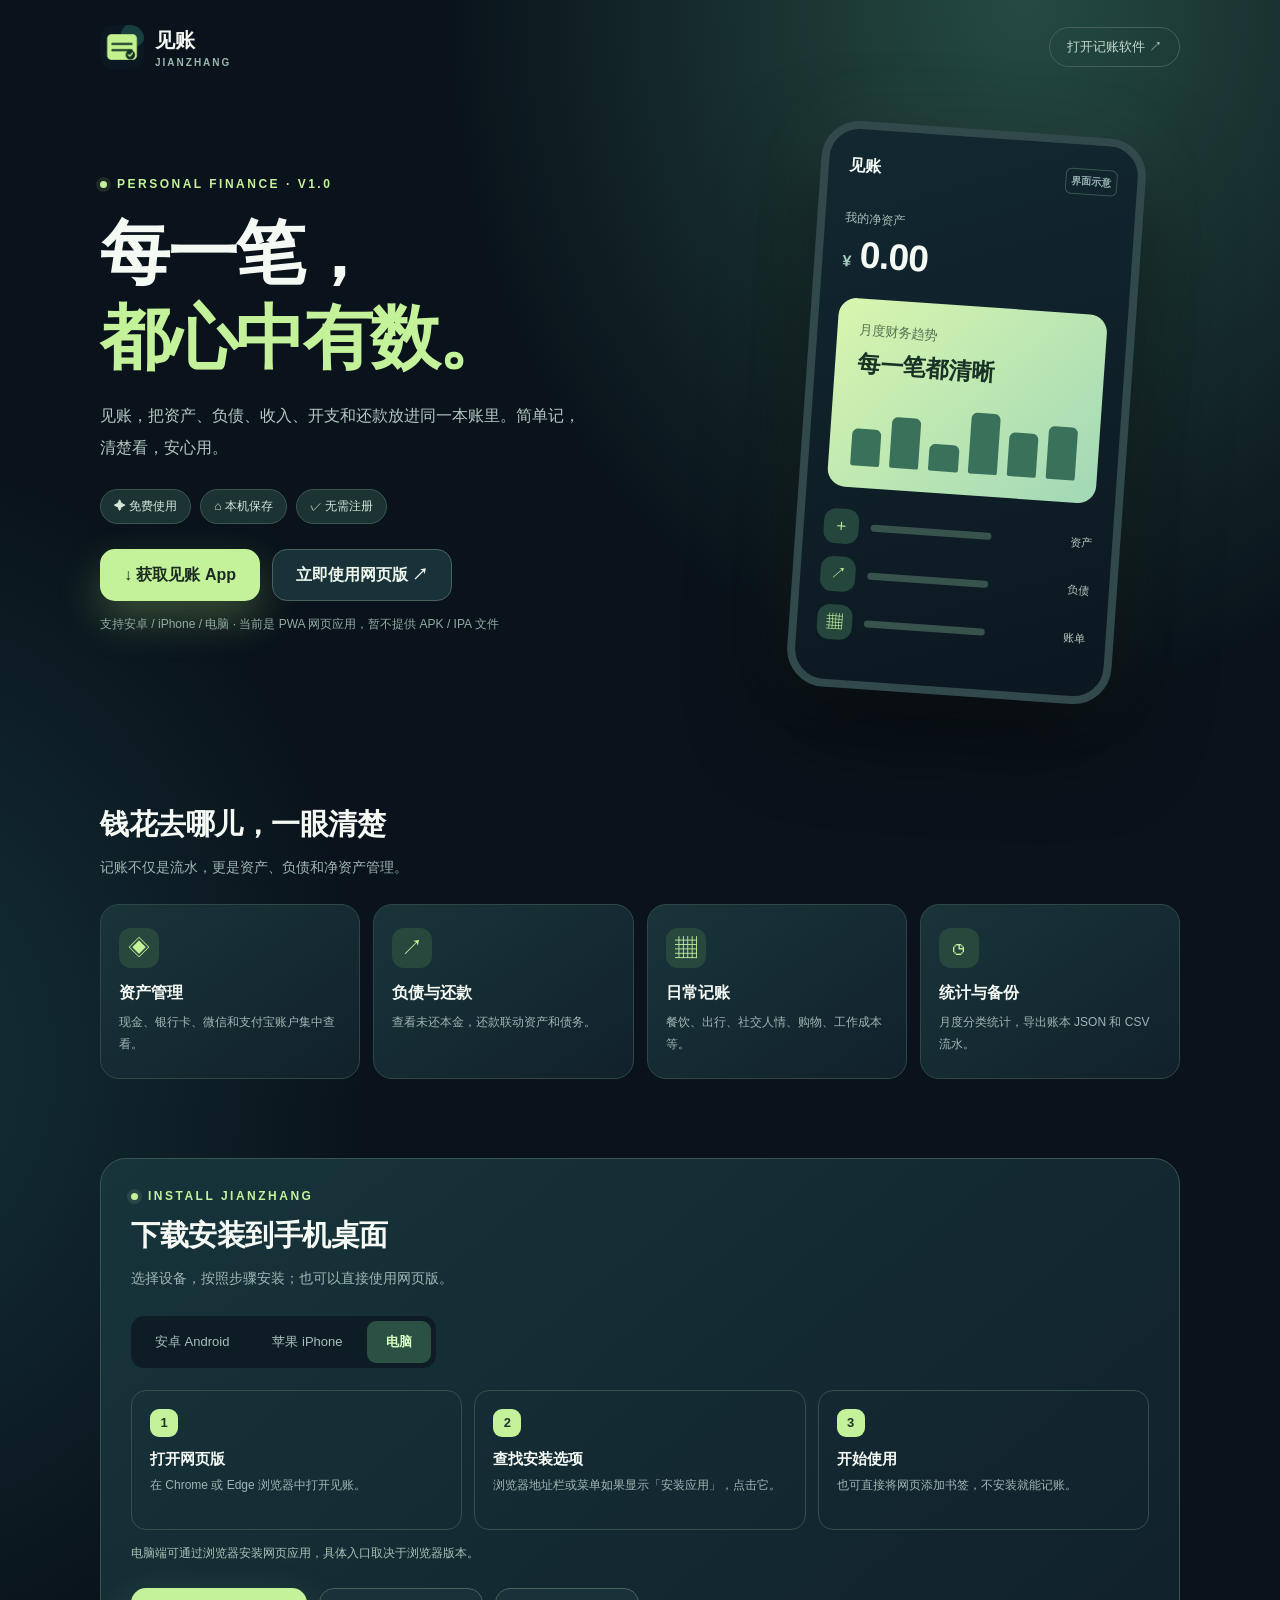
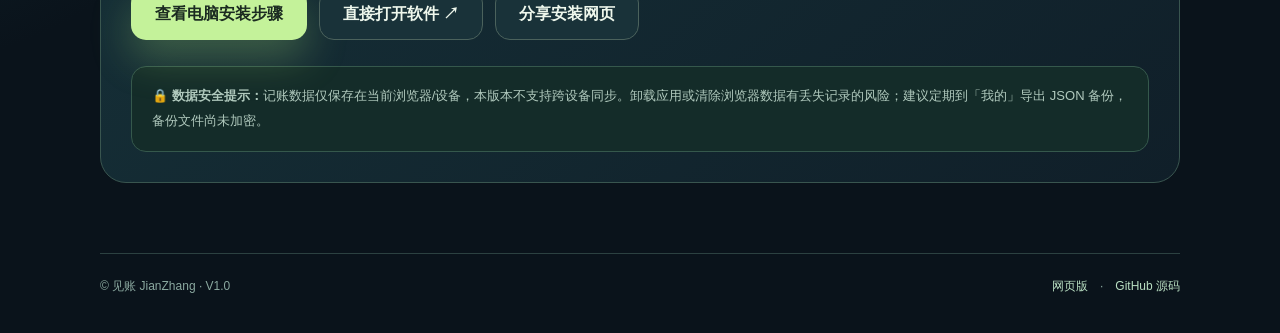
==== download.html @ 52e6efde "feat: add mobile app download and installation landing page" ====
<!doctype html>
<html lang="zh-CN">
<head>
<meta charset="utf-8">
<meta name="viewport" content="width=device-width,initial-scale=1,viewport-fit=cover">
<meta name="theme-color" content="#0a131b">
<meta name="description" content="见账 App 免费安装页面。资产、负债、收支、还款，记好自己的每一笔。">
<meta property="og:title" content="见账 App · 每一笔都有数">
<meta property="og:description" content="一款离线优先的个人财务记账软件。">
<link rel="icon" href="./icons/icon.svg" type="image/svg+xml">
<link rel="apple-touch-icon" href="./icons/icon-192.png">
<link rel="manifest" href="./manifest.webmanifest">
<title>见账 App · 下载与安装</title>
<style>
:root{color-scheme:dark;--bg:#0a131b;--panel:#11232b;--stroke:#324b4b;--text:#f5f9f3;--muted:#9fb6b3;--lime:#c4f29a}
*{box-sizing:border-box}html{scroll-behavior:smooth}body{margin:0;background:radial-gradient(ellipse 75% 60% at 80% 0,#254b43 0,transparent 60%),radial-gradient(ellipse 55% 45% at -10% 55%,#14323a 0,transparent 70%),var(--bg);min-height:100vh;color:var(--text);font-family:Inter,-apple-system,BlinkMacSystemFont,"PingFang SC","Microsoft YaHei",sans-serif}
button,a{-webkit-tap-highlight-color:transparent}button{font:inherit;cursor:pointer}a{text-decoration:none;color:inherit}a:focus-visible,button:focus-visible{outline:3px solid var(--lime);outline-offset:3px}.wrap{width:min(1080px,calc(100% - 40px));margin:auto}
nav{display:flex;align-items:center;justify-content:space-between;padding:25px 0}.brand{display:flex;align-items:center;gap:11px;font-weight:850;font-size:20px}.brand img{height:44px;width:44px;border-radius:14px}.brand small{display:block;font-size:10px;letter-spacing:2px;color:#9ab6ac;margin-top:3px}.nav-open{border:1px solid #466057;border-radius:99px;padding:10px 17px;font-size:13px;color:#c4d9ce}
.hero{display:grid;grid-template-columns:1.15fr .85fr;gap:7%;align-items:center;min-height:520px;padding:35px 0 75px}.eyebrow{font-size:12px;font-weight:850;color:var(--lime);letter-spacing:2.5px}.eyebrow::before{content:"";display:inline-block;height:7px;width:7px;border-radius:99px;background:var(--lime);margin-right:10px;box-shadow:0 0 0 4px #c4f29a1a}h1{font-size:clamp(47px,5.5vw,74px);line-height:1.2;letter-spacing:-2.4px;margin:20px 0}.accent{color:var(--lime)}.desc{line-height:2;color:#b4c7c3;font-size:16px;max-width:490px}.tags{display:flex;flex-wrap:wrap;gap:9px;margin:25px 0}.tag{border:1px solid #3d5750;background:#1b3333;color:#d3e6d9;font-size:12px;border-radius:99px;padding:8px 13px}
.actions{display:flex;flex-wrap:wrap;gap:12px;margin:24px 0 0}.btn{min-height:52px;display:inline-flex;align-items:center;justify-content:center;gap:9px;padding:0 23px;border-radius:15px;font-weight:800;border:1px solid #4b625c;transition:transform .2s,background .2s}.btn:hover{transform:translateY(-2px)}.btn.primary{border-color:transparent;background:var(--lime);color:#1b2b21;box-shadow:0 18px 40px #bafa8140}.btn.outline{background:#193239;color:#eef7ec}.helper{font-size:12px;line-height:1.9;color:#91aca3}
.phone{max-width:325px;width:100%;margin:auto;border:8px solid #31494b;border-radius:38px;background:linear-gradient(160deg,#122831,#0c1720);padding:24px 20px 27px;box-shadow:0 35px 90px #0009,0 0 65px #7ba68c21;transform:rotate(4deg);animation:bob 7s ease-in-out infinite}.phonehead{display:flex;justify-content:space-between;align-items:center;font-weight:800;font-size:16px}.sample{font-size:10px;color:#98b4b1;border:1px solid #355750;border-radius:6px;padding:5px}.phlabel{font-size:12px;color:#a6c0b8;margin:31px 0 7px}.phmoney{font-size:37px;letter-spacing:-1px;font-weight:850}.phmoney small{font-size:16px;color:#a9cebf}.phcard{margin:22px 0;background:linear-gradient(135deg,#d8f6ae,#a2d8b7);padding:22px;color:#193226;border-radius:18px}.phcard small{opacity:.66}.phcard strong{font-size:23px;display:block;margin:9px 0 18px}.bars{display:flex;align-items:end;height:68px;gap:10px}.bars i{flex:1;background:#39715a;border-radius:6px 6px 2px 2px;display:block}.bars i:nth-child(1){height:55%}.bars i:nth-child(2){height:75%}.bars i:nth-child(3){height:40%}.bars i:nth-child(4){height:90%}.bars i:nth-child(5){height:64%}.bars i:nth-child(6){height:78%}.phrow{display:flex;align-items:center;gap:12px;margin:13px 0}.phicon{display:grid;place-items:center;background:#25463c;border-radius:12px;width:35px;height:35px;color:#c9f4a3}.phline{height:7px;width:45%;background:#38534c;border-radius:10px}.phrow span:last-child{margin-left:auto;font-size:11px;color:#b4c8bd}
section{padding:34px 0}h2{font-size:29px;letter-spacing:-.5px;margin:0 0 10px}.sub{color:var(--muted);line-height:1.8;font-size:14px;margin:0 0 24px}.features{display:grid;grid-template-columns:repeat(4,1fr);gap:13px}.feature{background:linear-gradient(145deg,#19343a,#11212b);border:1px solid #314747;border-radius:19px;padding:23px 18px;min-height:158px}.feature-icon{display:grid;place-items:center;color:var(--lime);background:#28483e;border-radius:12px;width:40px;height:40px;font-size:22px}.feature b{display:block;margin-top:15px}.feature p{margin:8px 0 0;font-size:12px;color:var(--muted);line-height:1.8}
.installer{margin:45px auto 70px;background:linear-gradient(140deg,#17343b,#101f29);border:1px solid #39554f;padding:30px;border-radius:26px}.tabs{display:flex;gap:5px;border-radius:13px;background:#0e1d25;width:max-content;max-width:100%;padding:5px;margin:22px 0}.tab{border:0;background:transparent;color:#a5bfba;padding:12px 19px;border-radius:9px;font-size:13px}.tab[aria-selected=true]{background:#2b5044;color:#d6ffc1;font-weight:800}.steps{display:grid;grid-template-columns:repeat(3,1fr);gap:12px}.step{border:1px solid #34504c;padding:18px;border-radius:15px;min-height:140px}.num{background:var(--lime);border-radius:9px;color:#223628;display:grid;place-items:center;width:28px;height:28px;font-size:13px;font-weight:850}.step h3{font-size:15px;margin:13px 0 6px}.step p{font-size:12px;color:var(--muted);line-height:1.8;margin:0}.note{font-size:12px;color:#a9c2b5;line-height:1.9}.privacy{border:1px solid #35584c;background:#142c29;padding:17px 20px;border-radius:15px;color:#b0c9bd;font-size:13px;line-height:1.9;margin-top:26px}footer{border-top:1px solid #2c4141;padding:24px 0 38px;display:flex;justify-content:space-between;gap:14px;color:#8ba9a0;font-size:12px}footer a{color:#b9dfc2}
dialog{width:min(410px,92vw);background:#142730;border:1px solid #536c5a;border-radius:23px;color:#f4faf3;padding:27px;box-shadow:0 25px 90px #000c}dialog::backdrop{background:#03090bcf;backdrop-filter:blur(5px)}dialog h2{font-size:22px}dialog p,dialog ol{font-size:14px;color:#bad1c4;line-height:1.9}dialog ol{padding-left:22px}dialog .btn{width:100%}
@keyframes bob{50%{transform:rotate(3deg) translateY(-13px)}}
@media(max-width:800px){.hero{grid-template-columns:1fr;text-align:center;gap:45px;padding:40px 0}.tags,.actions{justify-content:center}.desc{margin:auto}.phone{max-width:280px;transform:none;animation:none}.features{grid-template-columns:repeat(2,1fr)}.steps{grid-template-columns:1fr}.step{min-height:0}}
@media(max-width:430px){.wrap{width:calc(100% - 32px)}nav{padding:18px 0}.brand{font-size:17px}.brand img{height:40px;width:40px}.nav-open{font-size:12px;padding:9px 12px}h1{font-size:46px}.desc{font-size:14px}.hero{padding:33px 0}.actions{display:grid}.actions .btn{width:100%}.features{gap:9px}.feature{padding:17px 12px}.installer{padding:20px;margin:32px auto 45px}.tabs{width:100%}.tab{flex:1;padding:12px 7px}footer{flex-direction:column;text-align:center}h2{font-size:25px}}
@media(prefers-reduced-motion:reduce){*,*:before,*:after{animation:none!important;scroll-behavior:auto!important;transition:none!important}}
</style>
</head>
<body>
<nav class="wrap"><a class="brand" href="./download.html"><img src="./icons/icon-192.png" alt=""><span>见账<small>JIANZHANG</small></span></a><a class="nav-open" href="./index.html">打开记账软件 ↗</a></nav>
<main>
  <section class="wrap hero">
    <div><div class="eyebrow">PERSONAL FINANCE · V1.0</div><h1>每一笔，<br><span class="accent">都心中有数。</span></h1><p class="desc">见账，把资产、负债、收入、开支和还款放进同一本账里。简单记，清楚看，安心用。</p>
      <div class="tags"><span class="tag">✦ 免费使用</span><span class="tag">⌂ 本机保存</span><span class="tag">✓ 无需注册</span></div>
      <div class="actions"><a class="btn primary" href="#install">↓ 获取见账 App</a><a class="btn outline" href="./index.html">立即使用网页版 ↗</a></div>
      <p class="helper">支持安卓 / iPhone / 电脑 · 当前是 PWA 网页应用，暂不提供 APK / IPA 文件</p>
    </div>
    <div class="phone" role="img" aria-label="见账界面示意图，数据为零，不代表真实账户">
      <div class="phonehead">见账 <span class="sample">界面示意</span></div><div class="phlabel">我的净资产</div><div class="phmoney"><small>¥</small> 0.00</div>
      <div class="phcard"><small>月度财务趋势</small><strong>每一笔都清晰</strong><div class="bars"><i></i><i></i><i></i><i></i><i></i><i></i></div></div>
      <div class="phrow"><span class="phicon">＋</span><span class="phline"></span><span>资产</span></div>
      <div class="phrow"><span class="phicon">↗</span><span class="phline"></span><span>负债</span></div>
      <div class="phrow"><span class="phicon">▦</span><span class="phline"></span><span>账单</span></div>
    </div>
  </section>
  <section class="wrap"><h2>钱花去哪儿，一眼清楚</h2><p class="sub">记账不仅是流水，更是资产、负债和净资产管理。</p><div class="features">
    <article class="feature"><div class="feature-icon">◈</div><b>资产管理</b><p>现金、银行卡、微信和支付宝账户集中查看。</p></article>
    <article class="feature"><div class="feature-icon">↗</div><b>负债与还款</b><p>查看未还本金，还款联动资产和债务。</p></article>
    <article class="feature"><div class="feature-icon">▦</div><b>日常记账</b><p>餐饮、出行、社交人情、购物、工作成本等。</p></article>
    <article class="feature"><div class="feature-icon">◷</div><b>统计与备份</b><p>月度分类统计，导出账本 JSON 和 CSV 流水。</p></article>
  </div></section>
  <section class="wrap installer" id="install"><div class="eyebrow">INSTALL JIANZHANG</div><h2 style="margin-top:13px">下载安装到手机桌面</h2><p class="sub">选择设备，按照步骤安装；也可以直接使用网页版。</p>
    <div class="tabs" role="tablist" aria-label="设备类型">
      <button class="tab" type="button" data-type="android" id="androidTab" role="tab" aria-controls="steps" aria-selected="true">安卓 Android</button>
      <button class="tab" type="button" data-type="ios" id="iosTab" role="tab" aria-controls="steps" aria-selected="false">苹果 iPhone</button>
      <button class="tab" type="button" data-type="pc" id="pcTab" role="tab" aria-controls="steps" aria-selected="false">电脑</button>
    </div>
    <div class="steps" role="tabpanel" id="steps" aria-live="polite"></div><p class="note" id="platformNote"></p>
    <div class="actions"><button class="btn primary" type="button" id="installBtn">↓ 安装见账</button><a class="btn outline" href="./index.html">直接打开软件 ↗</a><button class="btn outline" type="button" id="shareBtn">分享安装网页</button></div>
    <div class="privacy">🔒 <b>数据安全提示：</b>记账数据仅保存在当前浏览器/设备，本版本不支持跨设备同步。卸载应用或清除浏览器数据有丢失记录的风险；建议定期到「我的」导出 JSON 备份，备份文件尚未加密。</div>
  </section>
</main>
<footer class="wrap"><span>© 见账 JianZhang · V1.0</span><span><a href="./index.html">网页版</a>　·　<a target="_blank" rel="noopener noreferrer" href="https://github.com/zonglianpan-commits/JianZhang">GitHub 源码</a></span></footer>
<dialog id="guide"><h2>安装见账</h2><p>按照下面的步骤将见账添加到设备桌面。当前不是 APK / IPA 安装包。</p><ol id="guideList"></ol><button class="btn primary" id="closeGuide" type="button">知道了</button></dialog>
<script>
(function(){
'use strict';
var deferred=null;
var type=/iPhone|iPad|iPod/i.test(navigator.userAgent)?'ios':/Android/i.test(navigator.userAgent)?'android':'pc';
var data={
 android:[['用 Chrome 打开','在安卓手机 Chrome 浏览器中打开见账网页版。'],['打开安装菜单','点击浏览器菜单中的「安装应用」或「添加到主屏幕」。'],['从桌面启动','确认添加后，点击桌面的见账图标开始记账。']],
 ios:[['使用 Safari','在 iPhone 上用 Safari 浏览器打开见账网页版。'],['点击分享按钮','点击 Safari 分享图标（方框向上箭头）。'],['添加到主屏幕','找到「添加到主屏幕」并确认添加。']],
 pc:[['打开网页版','在 Chrome 或 Edge 浏览器中打开见账。'],['查找安装选项','浏览器地址栏或菜单如果显示「安装应用」，点击它。'],['开始使用','也可直接将网页添加书签，不安装就能记账。']]
};
var notes={android:'安卓浏览器如果支持原生安装提示，点击下方按钮可直接唤出；如果没有弹窗，请使用 Chrome 的菜单。',ios:'苹果端通过 Safari 添加到主屏幕使用，当前没有独立 IPA 文件。',pc:'电脑端可通过浏览器安装网页应用，具体入口取决于浏览器版本。'};
var panel=document.getElementById('steps');
function isInstalled(){return window.matchMedia('(display-mode: standalone)').matches||navigator.standalone===true;}
function select(t){
 type=t;panel.replaceChildren();
 document.querySelectorAll('[data-type]').forEach(function(b){var yes=b.dataset.type===t;b.setAttribute('aria-selected',yes?'true':'false');b.tabIndex=yes?0:-1;});
 panel.setAttribute('aria-labelledby',t+'Tab');
 data[t].forEach(function(item,i){var el=document.createElement('article');el.className='step';var n=document.createElement('div');n.className='num';n.textContent=i+1;var h=document.createElement('h3');h.textContent=item[0];var p=document.createElement('p');p.textContent=item[1];el.append(n,h,p);panel.appendChild(el);});
 document.getElementById('platformNote').textContent=notes[t];
 document.getElementById('installBtn').textContent=isInstalled()?'打开见账':t==='ios'?'查看 iPhone 安装步骤':t==='pc'?'查看电脑安装步骤':'↓ 安装见账';
}
function guide(){var d=document.getElementById('guide');var ol=document.getElementById('guideList');ol.replaceChildren();data[type].forEach(function(item){var li=document.createElement('li');li.textContent=item[0]+'：'+item[1];ol.appendChild(li);});if(d.showModal)d.showModal();else alert(data[type].map(function(v){return v.join('：')}).join('\n'));}
document.querySelectorAll('[data-type]').forEach(function(b){b.addEventListener('click',function(){select(b.dataset.type);});});
document.getElementById('closeGuide').addEventListener('click',function(){document.getElementById('guide').close();});
document.getElementById('installBtn').addEventListener('click',async function(){
 if(isInstalled()){location.href='./index.html';return;}
 if(type==='android'&&deferred){var event=deferred;deferred=null;try{await event.prompt();await event.userChoice;}catch(e){guide();}return;}
 guide();
});
document.getElementById('shareBtn').addEventListener('click',async function(){
 var url=new URL('./download.html',location.href).href;
 try{if(navigator.share&&/Android|iPhone|iPad/i.test(navigator.userAgent)){await navigator.share({title:'见账 App',url:url});return;}
 if(navigator.clipboard){await navigator.clipboard.writeText(url);this.textContent='✓ 已复制链接';return;}
 window.prompt('复制安装链接',url);
 }catch(e){if(e.name!=='AbortError')window.prompt('复制安装链接',url);}
});
window.addEventListener('beforeinstallprompt',function(e){e.preventDefault();deferred=e;});
window.addEventListener('appinstalled',function(){deferred=null;select(type);});
select(type);
if('serviceWorker' in navigator&&location.protocol==='https:')window.addEventListener('load',function(){navigator.serviceWorker.register('./sw.js').catch(function(){});});
})();
</script>
</body>
</html>
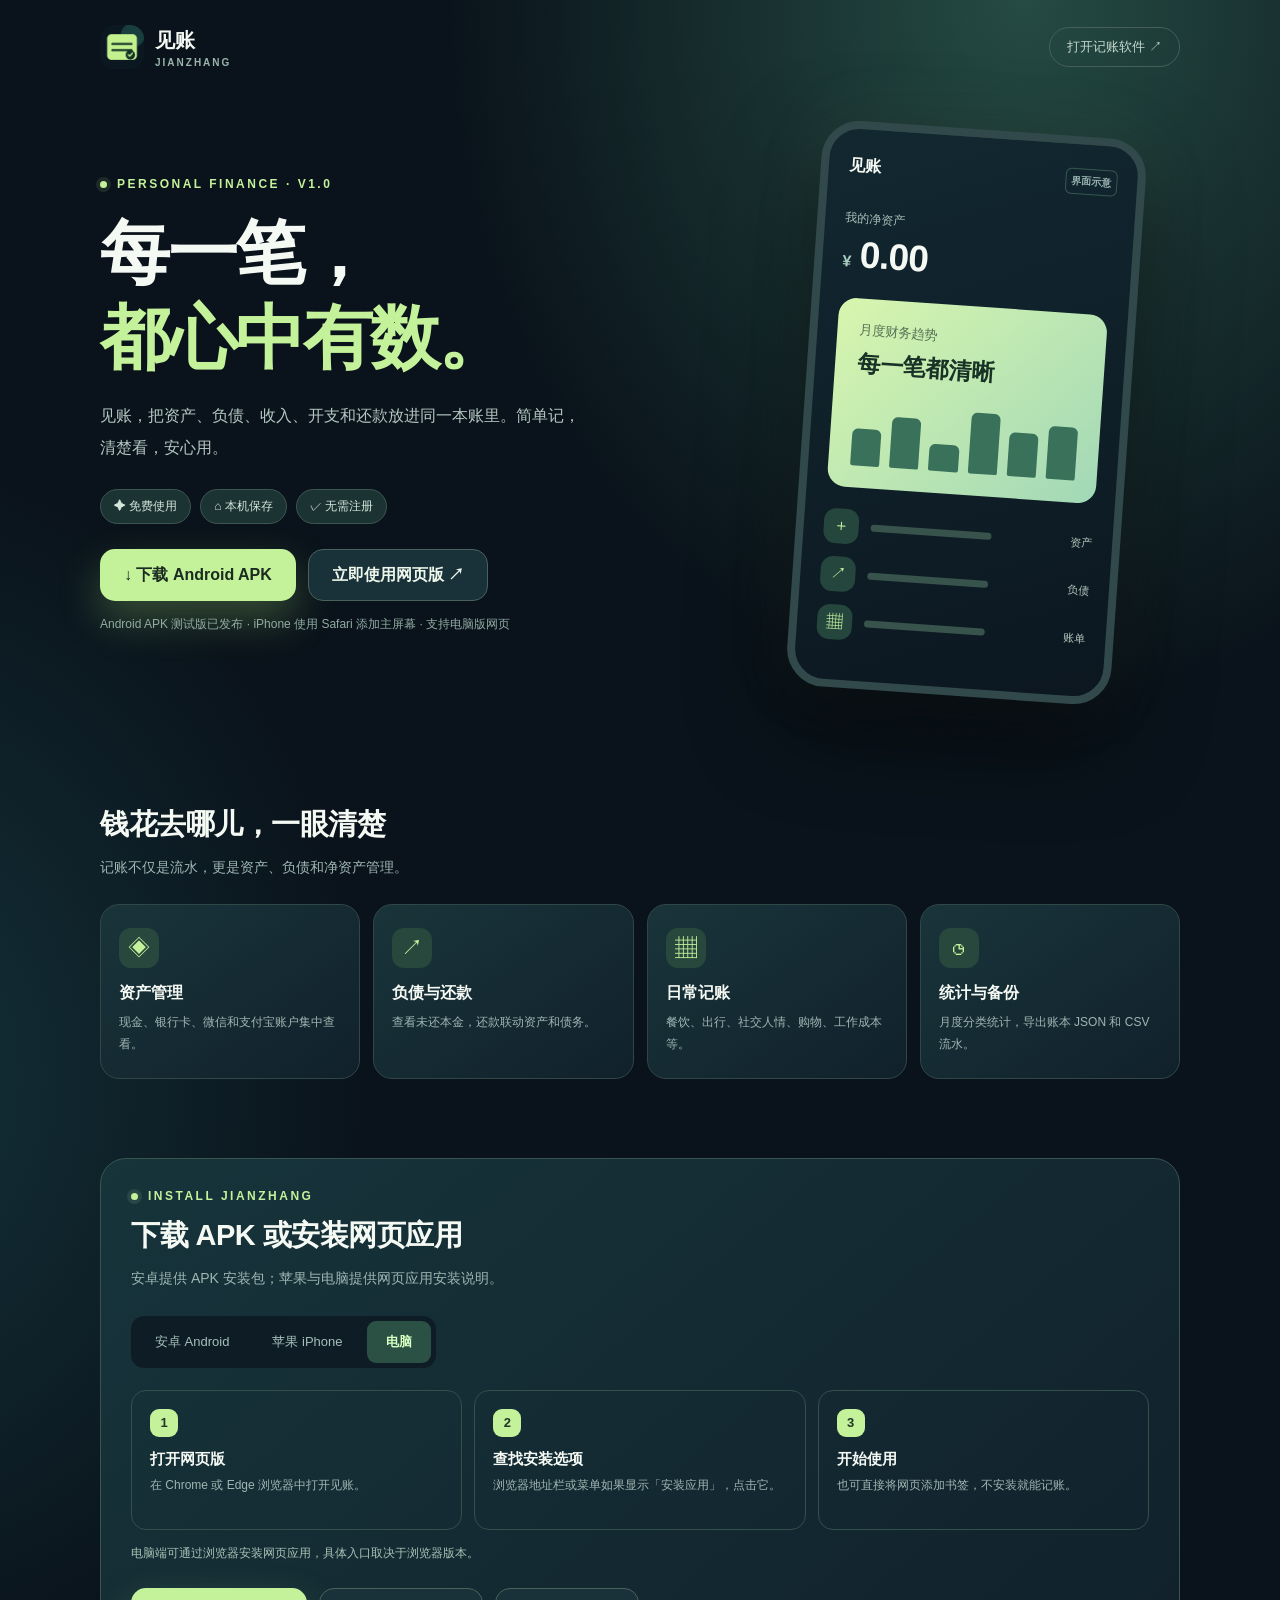
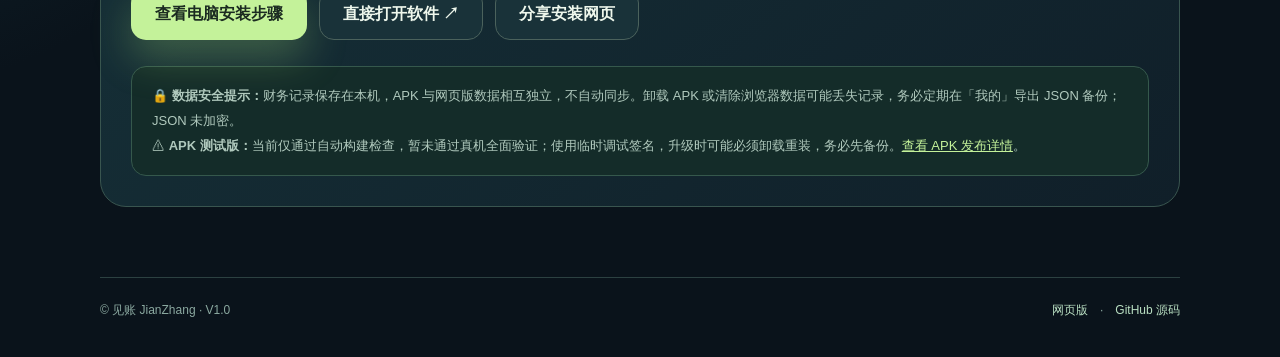
==== commit a7d919e0: "feat(download): add direct Android APK download and installation instructions" ====
--- a/download.html
+++ b/download.html
@@ -34,8 +34,8 @@
   <section class="wrap hero">
     <div><div class="eyebrow">PERSONAL FINANCE · V1.0</div><h1>每一笔，<br><span class="accent">都心中有数。</span></h1><p class="desc">见账，把资产、负债、收入、开支和还款放进同一本账里。简单记，清楚看，安心用。</p>
       <div class="tags"><span class="tag">✦ 免费使用</span><span class="tag">⌂ 本机保存</span><span class="tag">✓ 无需注册</span></div>
-      <div class="actions"><a class="btn primary" href="#install">↓ 获取见账 App</a><a class="btn outline" href="./index.html">立即使用网页版 ↗</a></div>
-      <p class="helper">支持安卓 / iPhone / 电脑 · 当前是 PWA 网页应用，暂不提供 APK / IPA 文件</p>
+      <div class="actions"><a class="btn primary" href="https://github.com/zonglianpan-commits/JianZhang/releases/download/v1.0.0-android-preview/JianZhang-v1.0.0-preview.apk" id="direct-apk-download">↓ 下载 Android APK</a><a class="btn outline" href="./index.html">立即使用网页版 ↗</a></div>
+      <p class="helper">Android APK 测试版已发布 · iPhone 使用 Safari 添加主屏幕 · 支持电脑版网页</p>
     </div>
     <div class="phone" role="img" aria-label="见账界面示意图，数据为零，不代表真实账户">
       <div class="phonehead">见账 <span class="sample">界面示意</span></div><div class="phlabel">我的净资产</div><div class="phmoney"><small>¥</small> 0.00</div>
@@ -51,7 +51,7 @@
     <article class="feature"><div class="feature-icon">▦</div><b>日常记账</b><p>餐饮、出行、社交人情、购物、工作成本等。</p></article>
     <article class="feature"><div class="feature-icon">◷</div><b>统计与备份</b><p>月度分类统计，导出账本 JSON 和 CSV 流水。</p></article>
   </div></section>
-  <section class="wrap installer" id="install"><div class="eyebrow">INSTALL JIANZHANG</div><h2 style="margin-top:13px">下载安装到手机桌面</h2><p class="sub">选择设备，按照步骤安装；也可以直接使用网页版。</p>
+  <section class="wrap installer" id="install"><div class="eyebrow">INSTALL JIANZHANG</div><h2 style="margin-top:13px">下载 APK 或安装网页应用</h2><p class="sub">安卓提供 APK 安装包；苹果与电脑提供网页应用安装说明。</p>
     <div class="tabs" role="tablist" aria-label="设备类型">
       <button class="tab" type="button" data-type="android" id="androidTab" role="tab" aria-controls="steps" aria-selected="true">安卓 Android</button>
       <button class="tab" type="button" data-type="ios" id="iosTab" role="tab" aria-controls="steps" aria-selected="false">苹果 iPhone</button>
@@ -59,22 +59,22 @@
     </div>
     <div class="steps" role="tabpanel" id="steps" aria-live="polite"></div><p class="note" id="platformNote"></p>
     <div class="actions"><button class="btn primary" type="button" id="installBtn">↓ 安装见账</button><a class="btn outline" href="./index.html">直接打开软件 ↗</a><button class="btn outline" type="button" id="shareBtn">分享安装网页</button></div>
-    <div class="privacy">🔒 <b>数据安全提示：</b>记账数据仅保存在当前浏览器/设备，本版本不支持跨设备同步。卸载应用或清除浏览器数据有丢失记录的风险；建议定期到「我的」导出 JSON 备份，备份文件尚未加密。</div>
+    <div class="privacy">🔒 <b>数据安全提示：</b>财务记录保存在本机，APK 与网页版数据相互独立，不自动同步。卸载 APK 或清除浏览器数据可能丢失记录，务必定期在「我的」导出 JSON 备份；JSON 未加密。<br>⚠ <b>APK 测试版：</b>当前仅通过自动构建检查，暂未通过真机全面验证；使用临时调试签名，升级时可能必须卸载重装，务必先备份。<a href="https://github.com/zonglianpan-commits/JianZhang/releases/tag/v1.0.0-android-preview" target="_blank" rel="noopener noreferrer" style="text-decoration:underline;color:#c4f29a">查看 APK 发布详情</a>。</div>
   </section>
 </main>
 <footer class="wrap"><span>© 见账 JianZhang · V1.0</span><span><a href="./index.html">网页版</a>　·　<a target="_blank" rel="noopener noreferrer" href="https://github.com/zonglianpan-commits/JianZhang">GitHub 源码</a></span></footer>
-<dialog id="guide"><h2>安装见账</h2><p>按照下面的步骤将见账添加到设备桌面。当前不是 APK / IPA 安装包。</p><ol id="guideList"></ol><button class="btn primary" id="closeGuide" type="button">知道了</button></dialog>
+<dialog id="guide"><h2>安装见账</h2><p>根据所选设备安装见账。Android 可下载 APK；iPhone 使用 Safari 添加到主屏幕。</p><ol id="guideList"></ol><button class="btn primary" id="closeGuide" type="button">知道了</button></dialog>
 <script>
 (function(){
 'use strict';
-var deferred=null;
+var APK_DOWNLOAD_URL="https://github.com/zonglianpan-commits/JianZhang/releases/download/v1.0.0-android-preview/JianZhang-v1.0.0-preview.apk";
 var type=/iPhone|iPad|iPod/i.test(navigator.userAgent)?'ios':/Android/i.test(navigator.userAgent)?'android':'pc';
 var data={
- android:[['用 Chrome 打开','在安卓手机 Chrome 浏览器中打开见账网页版。'],['打开安装菜单','点击浏览器菜单中的「安装应用」或「添加到主屏幕」。'],['从桌面启动','确认添加后，点击桌面的见账图标开始记账。']],
+ android:[['下载 APK','点击「下载 Android APK」，从 GitHub Releases 下载测试安装包（约 1.27 MB）。'],['允许安装','打开下载的 APK，按系统提示允许此来源安装，然后确认安装。'],['从桌面启动','点击「见账」图标。APK 可离线记账，数据与网页版互不共享。']],
  ios:[['使用 Safari','在 iPhone 上用 Safari 浏览器打开见账网页版。'],['点击分享按钮','点击 Safari 分享图标（方框向上箭头）。'],['添加到主屏幕','找到「添加到主屏幕」并确认添加。']],
  pc:[['打开网页版','在 Chrome 或 Edge 浏览器中打开见账。'],['查找安装选项','浏览器地址栏或菜单如果显示「安装应用」，点击它。'],['开始使用','也可直接将网页添加书签，不安装就能记账。']]
 };
-var notes={android:'安卓浏览器如果支持原生安装提示，点击下方按钮可直接唤出；如果没有弹窗，请使用 Chrome 的菜单。',ios:'苹果端通过 Safari 添加到主屏幕使用，当前没有独立 IPA 文件。',pc:'电脑端可通过浏览器安装网页应用，具体入口取决于浏览器版本。'};
+var notes={android:'⚠ 当前是 GitHub Actions 临时 debug 签名 APK。更新前务必先导出 JSON 备份；后续签名不同的 APK 可能无法直接覆盖安装。',ios:'苹果端通过 Safari 添加到主屏幕使用，当前没有独立 IPA 文件。',pc:'电脑端可通过浏览器安装网页应用，具体入口取决于浏览器版本。'};
 var panel=document.getElementById('steps');
 function isInstalled(){return window.matchMedia('(display-mode: standalone)').matches||navigator.standalone===true;}
 function select(t){
@@ -83,14 +83,14 @@
  panel.setAttribute('aria-labelledby',t+'Tab');
  data[t].forEach(function(item,i){var el=document.createElement('article');el.className='step';var n=document.createElement('div');n.className='num';n.textContent=i+1;var h=document.createElement('h3');h.textContent=item[0];var p=document.createElement('p');p.textContent=item[1];el.append(n,h,p);panel.appendChild(el);});
  document.getElementById('platformNote').textContent=notes[t];
- document.getElementById('installBtn').textContent=isInstalled()?'打开见账':t==='ios'?'查看 iPhone 安装步骤':t==='pc'?'查看电脑安装步骤':'↓ 安装见账';
+ document.getElementById('installBtn').textContent=t==='android'?'↓ 下载 Android APK':isInstalled()?'打开见账':t==='ios'?'查看 iPhone 安装步骤':'查看电脑安装步骤';
 }
 function guide(){var d=document.getElementById('guide');var ol=document.getElementById('guideList');ol.replaceChildren();data[type].forEach(function(item){var li=document.createElement('li');li.textContent=item[0]+'：'+item[1];ol.appendChild(li);});if(d.showModal)d.showModal();else alert(data[type].map(function(v){return v.join('：')}).join('\n'));}
 document.querySelectorAll('[data-type]').forEach(function(b){b.addEventListener('click',function(){select(b.dataset.type);});});
 document.getElementById('closeGuide').addEventListener('click',function(){document.getElementById('guide').close();});
 document.getElementById('installBtn').addEventListener('click',async function(){
+ if(type==='android'){location.href=APK_DOWNLOAD_URL;return;}
  if(isInstalled()){location.href='./index.html';return;}
- if(type==='android'&&deferred){var event=deferred;deferred=null;try{await event.prompt();await event.userChoice;}catch(e){guide();}return;}
  guide();
 });
 document.getElementById('shareBtn').addEventListener('click',async function(){
@@ -100,8 +100,8 @@
  window.prompt('复制安装链接',url);
  }catch(e){if(e.name!=='AbortError')window.prompt('复制安装链接',url);}
 });
-window.addEventListener('beforeinstallprompt',function(e){e.preventDefault();deferred=e;});
-window.addEventListener('appinstalled',function(){deferred=null;select(type);});
+window.addEventListener('beforeinstallprompt',function(e){e.preventDefault();});
+window.addEventListener('appinstalled',function(){select(type);});
 select(type);
 if('serviceWorker' in navigator&&location.protocol==='https:')window.addEventListener('load',function(){navigator.serviceWorker.register('./sw.js').catch(function(){});});
 })();
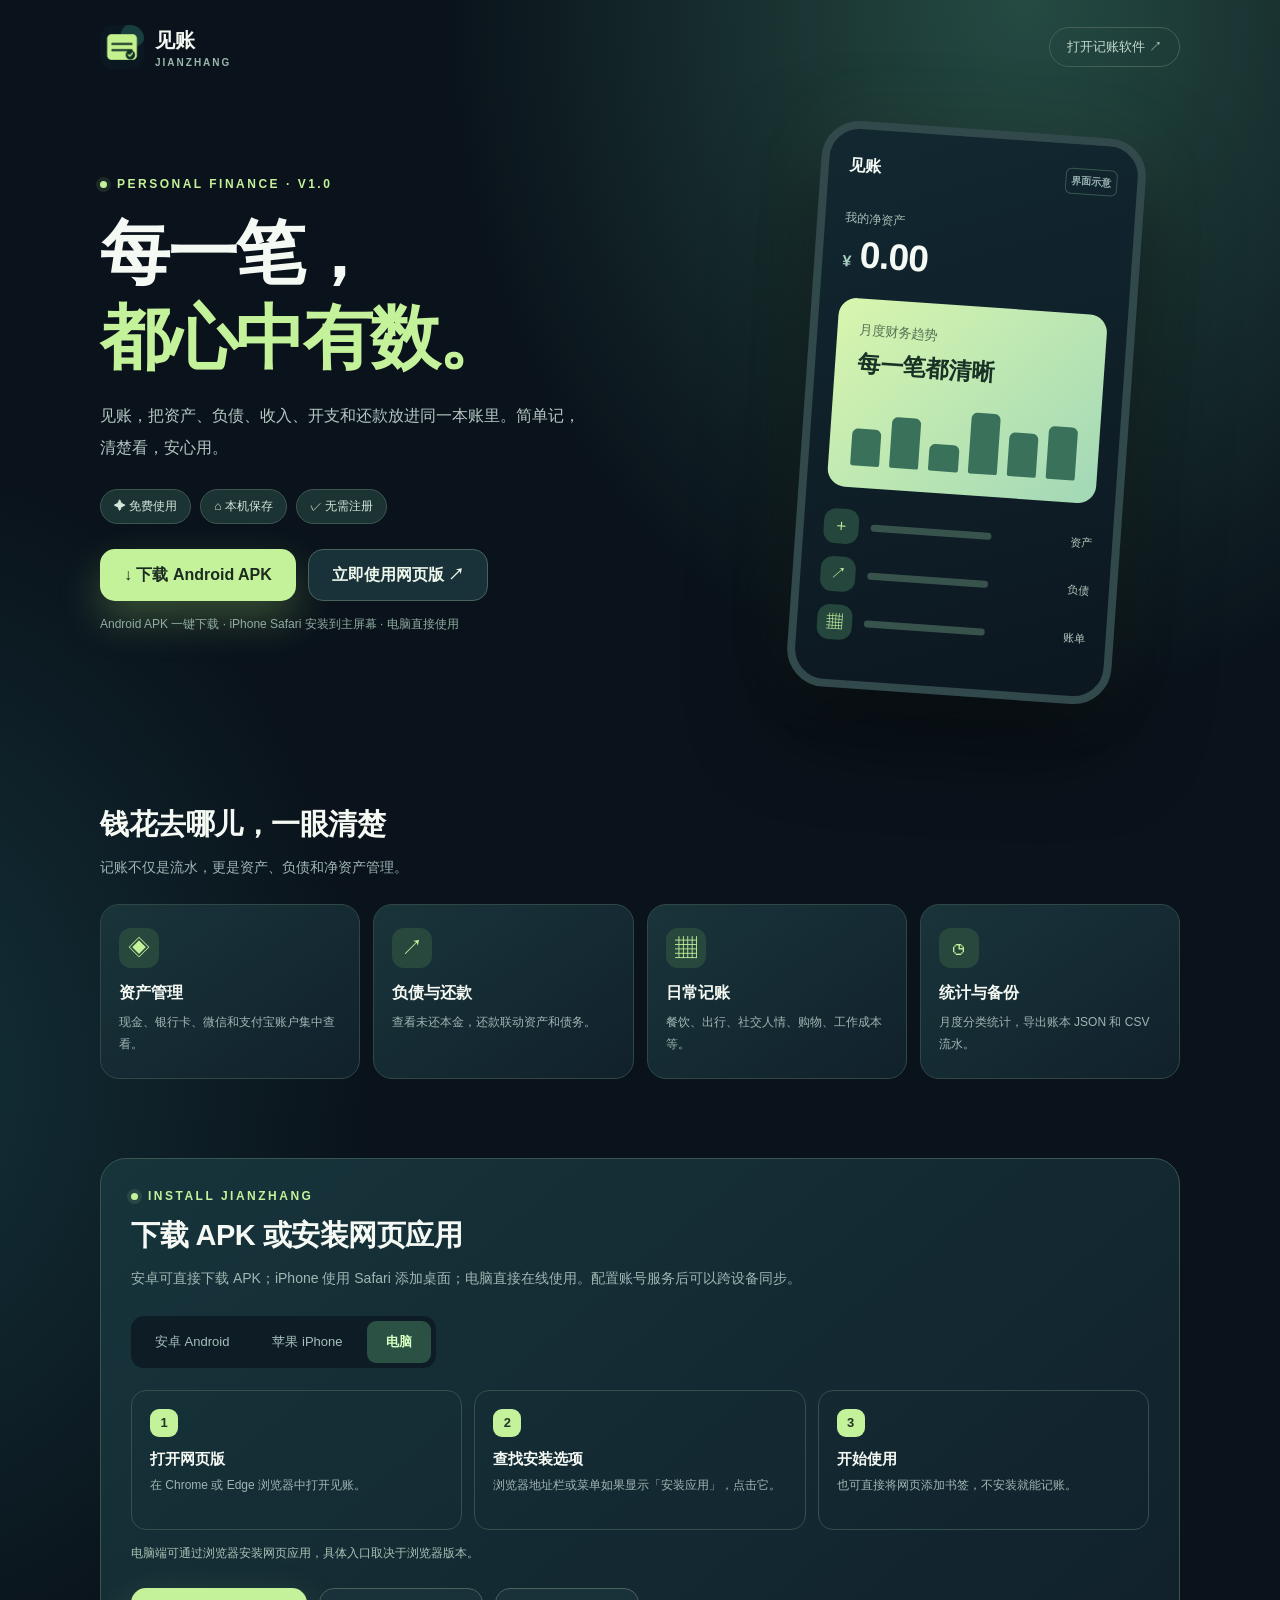
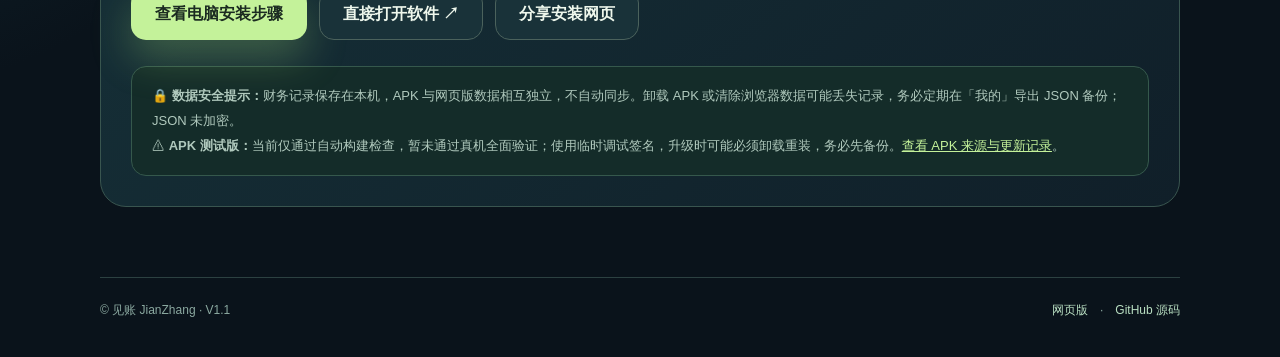
==== commit b1c24396: "feat(sync): optional account sign-in, conflict-safe ledger sync and direct website APK" ====
--- a/download.html
+++ b/download.html
@@ -34,8 +34,8 @@
   <section class="wrap hero">
     <div><div class="eyebrow">PERSONAL FINANCE · V1.0</div><h1>每一笔，<br><span class="accent">都心中有数。</span></h1><p class="desc">见账，把资产、负债、收入、开支和还款放进同一本账里。简单记，清楚看，安心用。</p>
       <div class="tags"><span class="tag">✦ 免费使用</span><span class="tag">⌂ 本机保存</span><span class="tag">✓ 无需注册</span></div>
-      <div class="actions"><a class="btn primary" href="https://github.com/zonglianpan-commits/JianZhang/releases/download/v1.0.0-android-preview/JianZhang-v1.0.0-preview.apk" id="direct-apk-download">↓ 下载 Android APK</a><a class="btn outline" href="./index.html">立即使用网页版 ↗</a></div>
-      <p class="helper">Android APK 测试版已发布 · iPhone 使用 Safari 添加主屏幕 · 支持电脑版网页</p>
+      <div class="actions"><a class="btn primary" href="./downloads/JianZhang-latest.apk" id="direct-apk-download">↓ 下载 Android APK</a><a class="btn outline" href="./index.html">立即使用网页版 ↗</a></div>
+      <p class="helper">Android APK 一键下载 · iPhone Safari 安装到主屏幕 · 电脑直接使用</p>
     </div>
     <div class="phone" role="img" aria-label="见账界面示意图，数据为零，不代表真实账户">
       <div class="phonehead">见账 <span class="sample">界面示意</span></div><div class="phlabel">我的净资产</div><div class="phmoney"><small>¥</small> 0.00</div>
@@ -51,7 +51,7 @@
     <article class="feature"><div class="feature-icon">▦</div><b>日常记账</b><p>餐饮、出行、社交人情、购物、工作成本等。</p></article>
     <article class="feature"><div class="feature-icon">◷</div><b>统计与备份</b><p>月度分类统计，导出账本 JSON 和 CSV 流水。</p></article>
   </div></section>
-  <section class="wrap installer" id="install"><div class="eyebrow">INSTALL JIANZHANG</div><h2 style="margin-top:13px">下载 APK 或安装网页应用</h2><p class="sub">安卓提供 APK 安装包；苹果与电脑提供网页应用安装说明。</p>
+  <section class="wrap installer" id="install"><div class="eyebrow">INSTALL JIANZHANG</div><h2 style="margin-top:13px">下载 APK 或安装网页应用</h2><p class="sub">安卓可直接下载 APK；iPhone 使用 Safari 添加桌面；电脑直接在线使用。配置账号服务后可以跨设备同步。</p>
     <div class="tabs" role="tablist" aria-label="设备类型">
       <button class="tab" type="button" data-type="android" id="androidTab" role="tab" aria-controls="steps" aria-selected="true">安卓 Android</button>
       <button class="tab" type="button" data-type="ios" id="iosTab" role="tab" aria-controls="steps" aria-selected="false">苹果 iPhone</button>
@@ -59,18 +59,18 @@
     </div>
     <div class="steps" role="tabpanel" id="steps" aria-live="polite"></div><p class="note" id="platformNote"></p>
     <div class="actions"><button class="btn primary" type="button" id="installBtn">↓ 安装见账</button><a class="btn outline" href="./index.html">直接打开软件 ↗</a><button class="btn outline" type="button" id="shareBtn">分享安装网页</button></div>
-    <div class="privacy">🔒 <b>数据安全提示：</b>财务记录保存在本机，APK 与网页版数据相互独立，不自动同步。卸载 APK 或清除浏览器数据可能丢失记录，务必定期在「我的」导出 JSON 备份；JSON 未加密。<br>⚠ <b>APK 测试版：</b>当前仅通过自动构建检查，暂未通过真机全面验证；使用临时调试签名，升级时可能必须卸载重装，务必先备份。<a href="https://github.com/zonglianpan-commits/JianZhang/releases/tag/v1.0.0-android-preview" target="_blank" rel="noopener noreferrer" style="text-decoration:underline;color:#c4f29a">查看 APK 发布详情</a>。</div>
+    <div class="privacy">🔒 <b>数据安全提示：</b>财务记录保存在本机，APK 与网页版数据相互独立，不自动同步。卸载 APK 或清除浏览器数据可能丢失记录，务必定期在「我的」导出 JSON 备份；JSON 未加密。<br>⚠ <b>APK 测试版：</b>当前仅通过自动构建检查，暂未通过真机全面验证；使用临时调试签名，升级时可能必须卸载重装，务必先备份。<a href="https://github.com/zonglianpan-commits/JianZhang/releases/tag/v1.0.0-android-preview" target="_blank" rel="noopener noreferrer" style="text-decoration:underline;color:#c4f29a">查看 APK 来源与更新记录</a>。</div>
   </section>
 </main>
-<footer class="wrap"><span>© 见账 JianZhang · V1.0</span><span><a href="./index.html">网页版</a>　·　<a target="_blank" rel="noopener noreferrer" href="https://github.com/zonglianpan-commits/JianZhang">GitHub 源码</a></span></footer>
+<footer class="wrap"><span>© 见账 JianZhang · V1.1</span><span><a href="./index.html">网页版</a>　·　<a target="_blank" rel="noopener noreferrer" href="https://github.com/zonglianpan-commits/JianZhang">GitHub 源码</a></span></footer>
 <dialog id="guide"><h2>安装见账</h2><p>根据所选设备安装见账。Android 可下载 APK；iPhone 使用 Safari 添加到主屏幕。</p><ol id="guideList"></ol><button class="btn primary" id="closeGuide" type="button">知道了</button></dialog>
 <script>
 (function(){
 'use strict';
-var APK_DOWNLOAD_URL="https://github.com/zonglianpan-commits/JianZhang/releases/download/v1.0.0-android-preview/JianZhang-v1.0.0-preview.apk";
+var APK_DOWNLOAD_URL="./downloads/JianZhang-latest.apk";
 var type=/iPhone|iPad|iPod/i.test(navigator.userAgent)?'ios':/Android/i.test(navigator.userAgent)?'android':'pc';
 var data={
- android:[['下载 APK','点击「下载 Android APK」，从 GitHub Releases 下载测试安装包（约 1.27 MB）。'],['允许安装','打开下载的 APK，按系统提示允许此来源安装，然后确认安装。'],['从桌面启动','点击「见账」图标。APK 可离线记账，数据与网页版互不共享。']],
+ android:[['下载 APK','点击「下载 Android APK」，直接从本站下载测试安装包（约 1.27 MB），无需打开 GitHub。'],['允许安装','打开下载的 APK，按系统提示允许此来源安装，然后确认安装。'],['从桌面启动','点击「见账」图标。APK 可离线记账，数据与网页版互不共享。']],
  ios:[['使用 Safari','在 iPhone 上用 Safari 浏览器打开见账网页版。'],['点击分享按钮','点击 Safari 分享图标（方框向上箭头）。'],['添加到主屏幕','找到「添加到主屏幕」并确认添加。']],
  pc:[['打开网页版','在 Chrome 或 Edge 浏览器中打开见账。'],['查找安装选项','浏览器地址栏或菜单如果显示「安装应用」，点击它。'],['开始使用','也可直接将网页添加书签，不安装就能记账。']]
 };
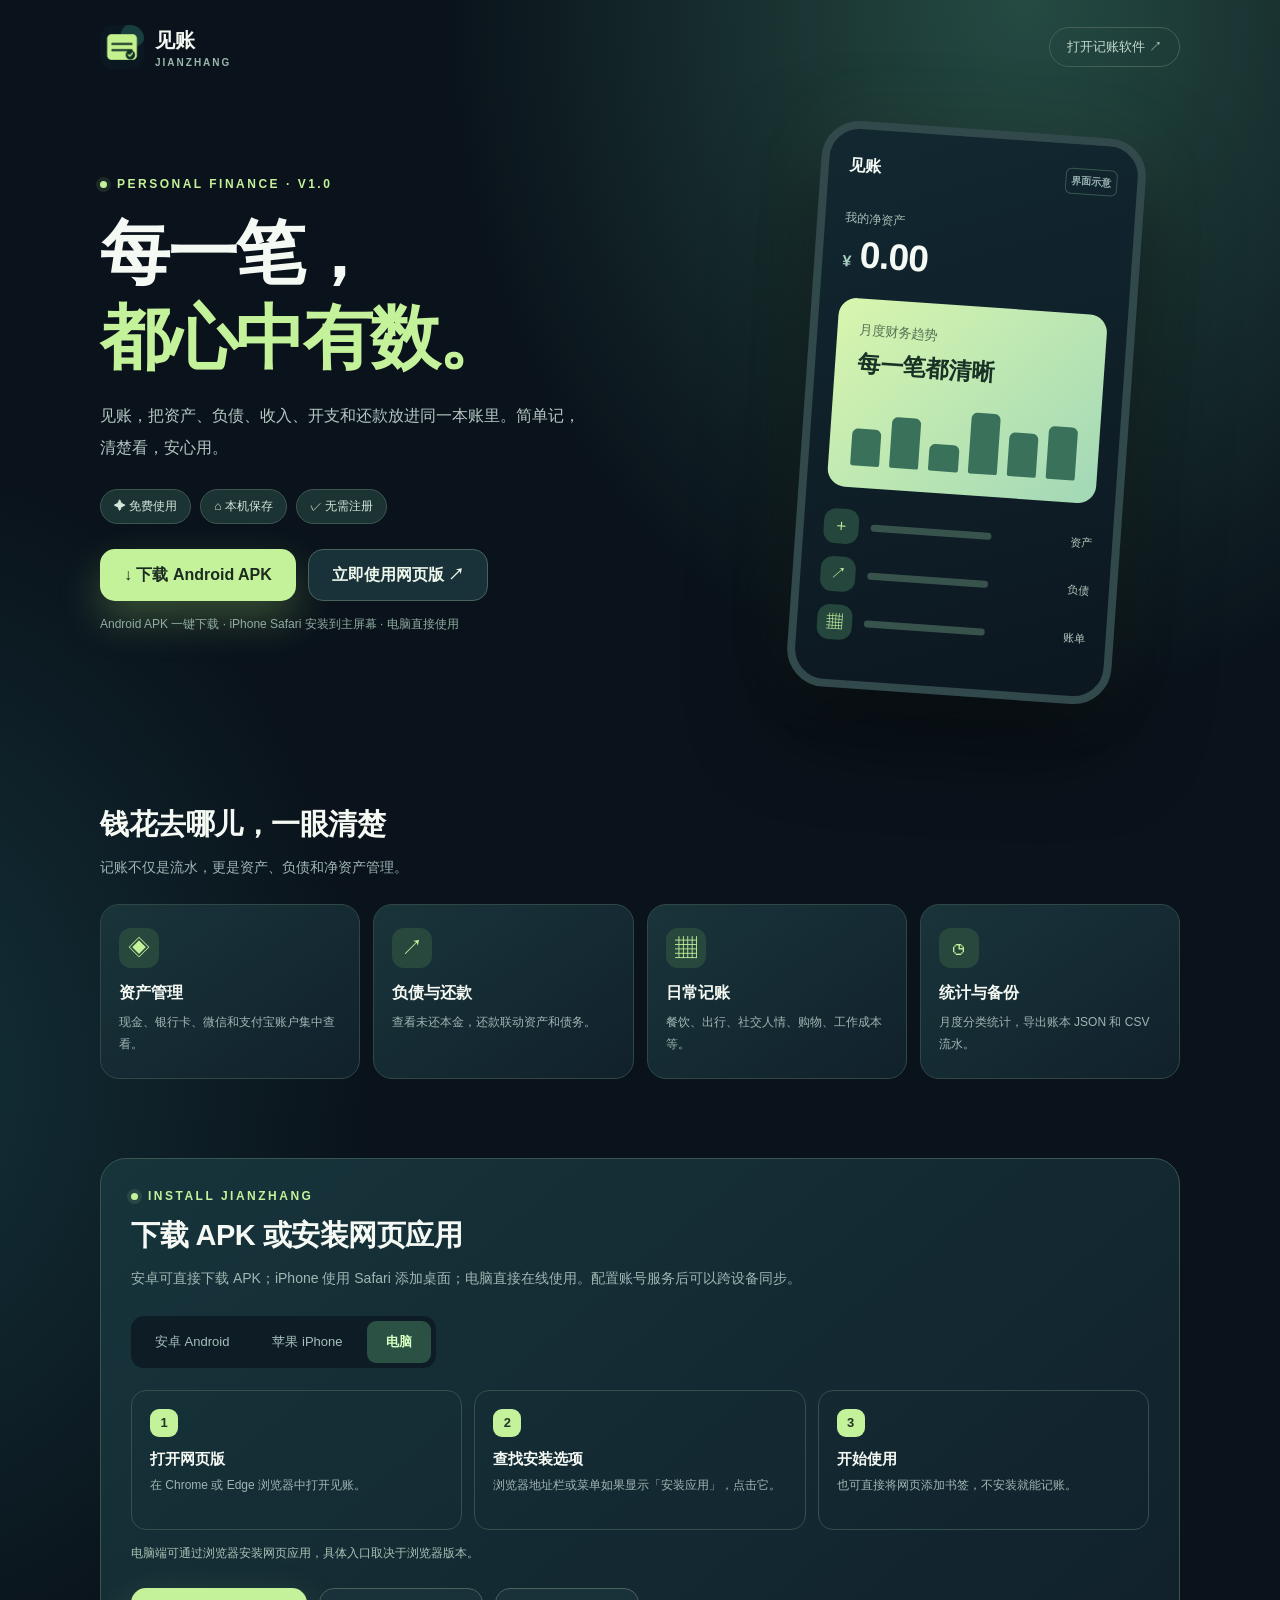
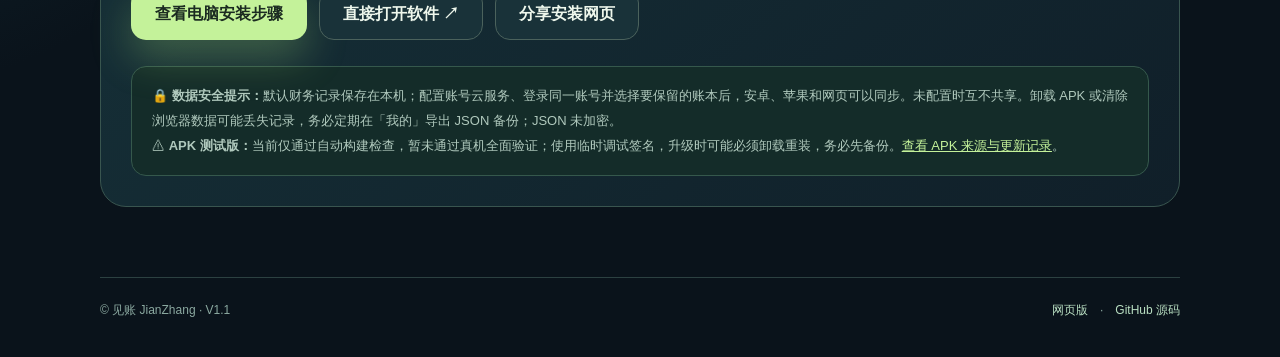
==== commit 82f88d6b: "docs(sync): clarify cloud activation and protect retries with backoff" ====
--- a/download.html
+++ b/download.html
@@ -59,7 +59,7 @@
     </div>
     <div class="steps" role="tabpanel" id="steps" aria-live="polite"></div><p class="note" id="platformNote"></p>
     <div class="actions"><button class="btn primary" type="button" id="installBtn">↓ 安装见账</button><a class="btn outline" href="./index.html">直接打开软件 ↗</a><button class="btn outline" type="button" id="shareBtn">分享安装网页</button></div>
-    <div class="privacy">🔒 <b>数据安全提示：</b>财务记录保存在本机，APK 与网页版数据相互独立，不自动同步。卸载 APK 或清除浏览器数据可能丢失记录，务必定期在「我的」导出 JSON 备份；JSON 未加密。<br>⚠ <b>APK 测试版：</b>当前仅通过自动构建检查，暂未通过真机全面验证；使用临时调试签名，升级时可能必须卸载重装，务必先备份。<a href="https://github.com/zonglianpan-commits/JianZhang/releases/tag/v1.0.0-android-preview" target="_blank" rel="noopener noreferrer" style="text-decoration:underline;color:#c4f29a">查看 APK 来源与更新记录</a>。</div>
+    <div class="privacy">🔒 <b>数据安全提示：</b>默认财务记录保存在本机；配置账号云服务、登录同一账号并选择要保留的账本后，安卓、苹果和网页可以同步。未配置时互不共享。卸载 APK 或清除浏览器数据可能丢失记录，务必定期在「我的」导出 JSON 备份；JSON 未加密。<br>⚠ <b>APK 测试版：</b>当前仅通过自动构建检查，暂未通过真机全面验证；使用临时调试签名，升级时可能必须卸载重装，务必先备份。<a href="https://github.com/zonglianpan-commits/JianZhang/releases/tag/v1.0.0-android-preview" target="_blank" rel="noopener noreferrer" style="text-decoration:underline;color:#c4f29a">查看 APK 来源与更新记录</a>。</div>
   </section>
 </main>
 <footer class="wrap"><span>© 见账 JianZhang · V1.1</span><span><a href="./index.html">网页版</a>　·　<a target="_blank" rel="noopener noreferrer" href="https://github.com/zonglianpan-commits/JianZhang">GitHub 源码</a></span></footer>
